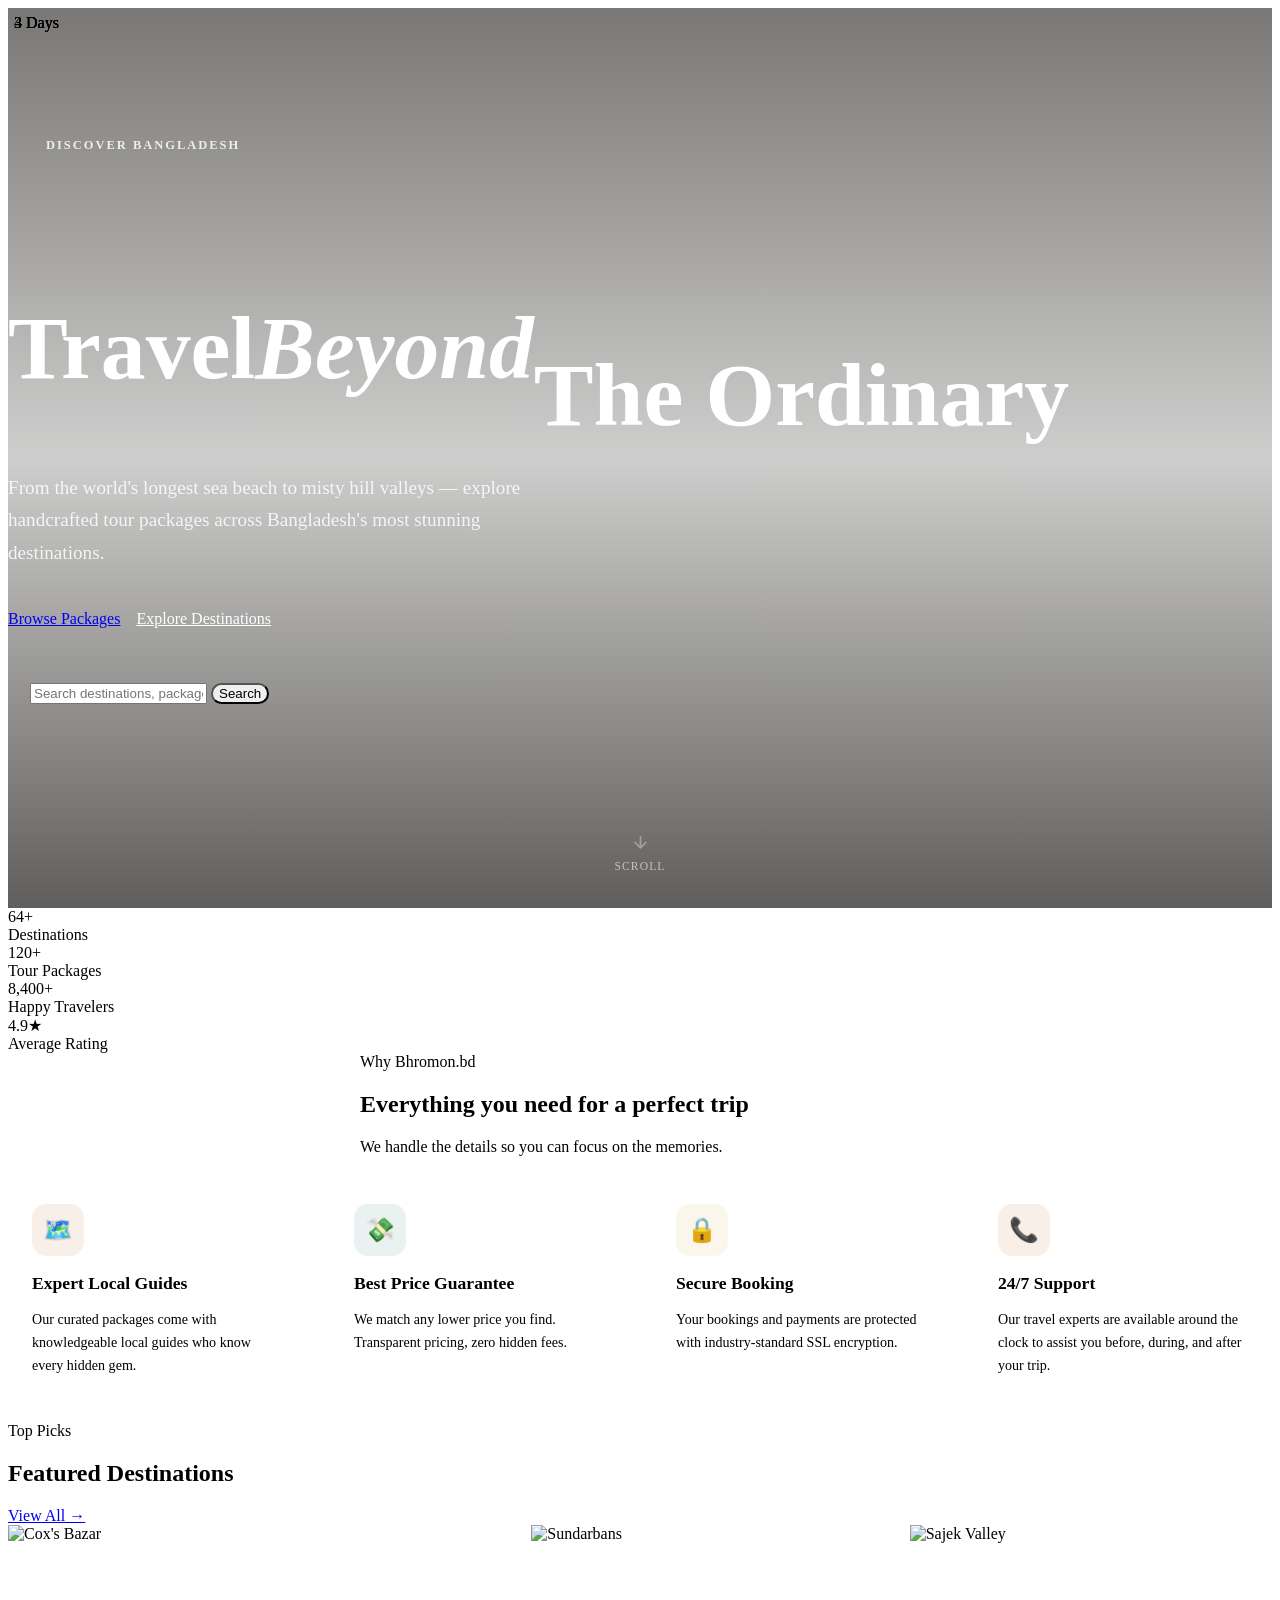
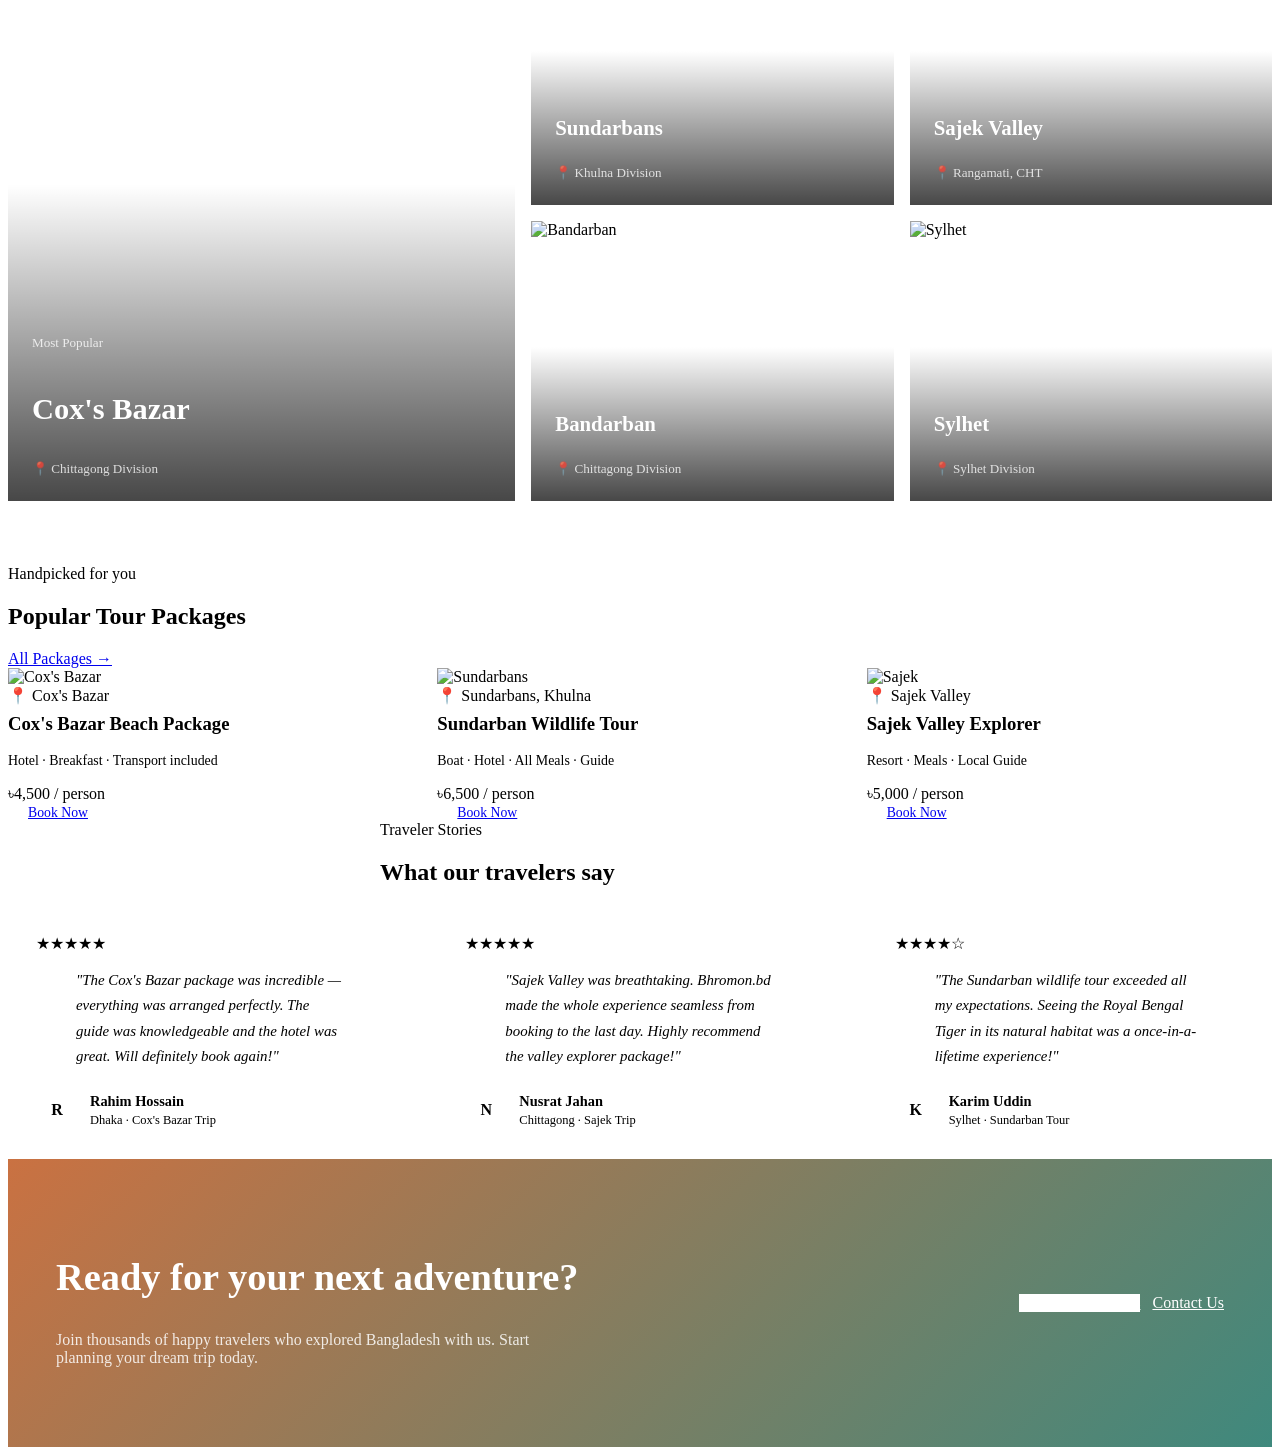
==== index.html @ 19d311de "first commit" ====
<!DOCTYPE html>
<html lang="en">
<head>
  <meta charset="UTF-8" />
  <meta name="viewport" content="width=device-width, initial-scale=1.0" />
  <title>Bhromon.bd — Explore Bangladesh</title>
  <link rel="stylesheet" href="css/style.css" />
  <style>
    /* ── Hero ─────────────────────────────────────────────── */
    .hero {
      min-height: 100vh;
      position: relative;
      display: flex;
      align-items: center;
      overflow: hidden;
    }
    .hero-bg {
      position: absolute;
      inset: 0;
      background:
        linear-gradient(to bottom, rgba(10,8,5,.55) 0%, rgba(10,8,5,.2) 50%, rgba(10,8,5,.65) 100%),
        url('https://images.unsplash.com/photo-1558618666-fcd25c85cd64?w=1600&q=80') center/cover no-repeat;
      z-index: 0;
    }
    .hero-content {
      position: relative;
      z-index: 1;
      color: #fff;
      padding-top: calc(var(--nav-h) + 40px);
      padding-bottom: 80px;
    }
    .hero-eyebrow {
      display: inline-flex;
      align-items: center;
      text-align: center;
      gap: 10px;
      font-size: .78rem;
      letter-spacing: .16em;
      text-transform: uppercase;
      font-weight: 600;
      opacity: .85;
      margin-bottom: 20px;
    }
    .hero-eyebrow::before {
      content: '';
      display: block;
      width: 28px; height: 1.5px;
      background: var(--terracotta);
    }
    .hero h1 {
     
  display: flex;
  justify-content: center; /* horizontal */
  align-items: center;     /* vertical */
  height: 200px;           /* must have height */

      font-family: var(--font-display);
      font-size: clamp(3rem, 7vw, 5.8rem);
      font-weight: 800;
      line-height: 1.04;
      margin-bottom: 24px;
    }
    .hero h1 em { font-style: italic; color: var(--gold); }
    .hero p {
      font-size: clamp(1rem, 1.8vw, 1.2rem);
      opacity: .85;
      max-width: 540px;
      margin-bottom: 40px;
      line-height: 1.7;
    }
    .hero-cta { display: flex; gap: 16px; flex-wrap: wrap; }
    .hero-search {
      position: relative;
      z-index: 1;
      margin-top: 52px;
    }
    .scroll-hint {
      position: absolute;
      bottom: 36px; left: 50%;
      transform: translateX(-50%);
      z-index: 2;
      display: flex;
      flex-direction: column;
      align-items: center;
      gap: 8px;
      color: rgba(255,255,255,.6);
      font-size: .72rem;
      letter-spacing: .1em;
      text-transform: uppercase;
      animation: bounce 2s infinite;
    }
    .scroll-hint svg { width: 20px; opacity: .6; }
    @keyframes bounce {
      0%,100% { transform: translateX(-50%) translateY(0); }
      50%      { transform: translateX(-50%) translateY(8px); }
    }

    /* ── Why us ───────────────────────────────────────────── */
    .why-grid {
      display: grid;
      grid-template-columns: repeat(4,1fr);
      gap: 24px;
    }
    .why-card {
      padding: 32px 24px;
      border-radius: var(--radius-md);
      border: 1.5px solid var(--border);
      background: #fff;
      transition: var(--transition);
    }
    .why-card:hover { border-color: var(--terracotta); box-shadow: var(--shadow-md); transform: translateY(-4px); }
    .why-icon {
      width: 52px; height: 52px;
      border-radius: 14px;
      display: flex; align-items: center; justify-content: center;
      font-size: 1.5rem;
      margin-bottom: 16px;
    }
    .why-card h3 { font-family: var(--font-display); font-size: 1.1rem; font-weight: 600; margin-bottom: 8px; }
    .why-card p  { font-size: .88rem; color: var(--muted); line-height: 1.6; }

    /* ── Featured destinations ────────────────────────────── */
    .dest-featured {
      display: grid;
      grid-template-columns: 1.4fr 1fr 1fr;
      grid-template-rows: 280px 280px;
      gap: 16px;
    }
    .dest-card {
      position: relative;
      border-radius: var(--radius-md);
      overflow: hidden;
      cursor: pointer;
    }
    .dest-card:first-child { grid-row: 1 / 3; }
    .dest-card img {
      width: 100%; height: 100%;
      object-fit: cover;
      transition: transform .6s ease;
    }
    .dest-card:hover img { transform: scale(1.06); }
    .dest-card-overlay {
      position: absolute;
      inset: 0;
      background: linear-gradient(to top, rgba(0,0,0,.72) 0%, transparent 55%);
      display: flex;
      flex-direction: column;
      justify-content: flex-end;
      padding: 24px;
      color: #fff;
    }
    .dest-card-overlay h3 { font-family: var(--font-display); font-size: 1.3rem; font-weight: 700; }
    .dest-card-overlay span { font-size: .82rem; opacity: .8; margin-top: 4px; }
    .dest-card:first-child .dest-card-overlay h3 { font-size: 1.9rem; }

    /* ── Package cards on home ────────────────────────────── */
    .pkg-strip { display: grid; grid-template-columns: repeat(3,1fr); gap: 24px; }

    /* ── Testimonial ──────────────────────────────────────── */
    .testimonial-section { background: var(--sand); }
    .testi-grid { display: grid; grid-template-columns: repeat(3,1fr); gap: 24px; }
    .testi-card {
      background: #fff;
      border-radius: var(--radius-md);
      padding: 28px;
      box-shadow: var(--shadow-sm);
    }
    .testi-card .stars { color: var(--gold); font-size: 1rem; margin-bottom: 14px; }
    .testi-card blockquote { font-size: .93rem; color: var(--ink-light); line-height: 1.7; font-style: italic; margin-bottom: 20px; }
    .testi-author { display: flex; align-items: center; gap: 12px; }
    .testi-avatar {
      width: 42px; height: 42px;
      border-radius: 50%;
      object-fit: cover;
      background: var(--sand-dark);
      display: flex; align-items: center; justify-content: center;
      font-weight: 700; color: var(--terracotta); font-size: 1rem;
    }
    .testi-author-info strong { font-size: .9rem; display: block; }
    .testi-author-info span  { font-size: .78rem; color: var(--muted); }

    /* ── CTA banner ───────────────────────────────────────── */
    .cta-banner {
      background:
        linear-gradient(135deg, rgba(196,98,45,.9) 0%, rgba(42,124,111,.9) 100%),
        url('https://images.unsplash.com/photo-1506905925346-21bda4d32df4?w=1200&q=70') center/cover;
      border-radius: var(--radius-lg);
      padding: 64px 48px;
      color: #fff;
      display: flex;
      justify-content: space-between;
      align-items: center;
      gap: 32px;
    }
    .cta-banner h2 { font-family: var(--font-display); font-size: clamp(1.6rem,3vw,2.4rem); font-weight: 700; }
    .cta-banner p  { margin-top: 10px; opacity: .85; max-width: 480px; }
    .btn-white { background: #fff; color: var(--terracotta); font-weight: 600; }
    .btn-white:hover { background: var(--sand); transform: translateY(-2px); }

    @media(max-width:900px) {
      .why-grid { grid-template-columns: repeat(2,1fr); }
      .dest-featured { grid-template-columns: 1fr 1fr; grid-template-rows: auto; }
      .dest-card:first-child { grid-row: auto; }
      .pkg-strip { grid-template-columns: 1fr; }
      .testi-grid { grid-template-columns: 1fr; }
      .cta-banner { flex-direction: column; text-align: center; }
    }
    @media(max-width:600px) {
      .why-grid { grid-template-columns: 1fr; }
      .dest-featured { grid-template-columns: 1fr; }
    }
  </style>
</head>
<body data-hero="true">

  <!-- Components injected by JS -->

  <main>

    <!-- ══ HERO ══════════════════════════════════════════════ -->
    <section class="hero">
      <div class="hero-bg"></div>
      <div class="container hero-content">
        <div class="hero-eyebrow anim-fade-up">Discover Bangladesh</div>
        <h1 class="anim-fade-up delay-1">
          Travel <em>Beyond</em><br>The Ordinary
        </h1>
        <p class="anim-fade-up delay-2">
          From the world's longest sea beach to misty hill valleys — explore handcrafted tour packages across Bangladesh's most stunning destinations.
        </p>
        <div class="hero-cta anim-fade-up delay-3">
          <a href="packages.html" class="btn btn-primary">Browse Packages</a>
          <a href="destinations.html" class="btn btn-outline" style="border-color:rgba(255,255,255,.6);color:#fff;">Explore Destinations</a>
        </div>
        <div class="hero-search anim-fade-up delay-4">
          <div class="search-bar">
            <svg width="18" height="18" fill="none" stroke="var(--muted)" stroke-width="2" viewBox="0 0 24 24"><circle cx="11" cy="11" r="8"/><path d="M21 21l-4.35-4.35"/></svg>
            <input type="text" placeholder="Search destinations, packages…" id="heroSearch" />
            <button class="btn btn-primary" style="border-radius:40px;" onclick="handleSearch()">Search</button>
          </div>
        </div>
      </div>
      <div class="scroll-hint">
        <svg viewBox="0 0 24 24" fill="none" stroke="currentColor" stroke-width="2"><path d="M12 5v14M5 12l7 7 7-7"/></svg>
        scroll
      </div>
    </section>

    <!-- ══ STATS ══════════════════════════════════════════════ -->
    <div class="stats-strip">
      <div class="container">
        <div class="stat-item"><div class="num">64+</div><div class="lbl">Destinations</div></div>
        <div class="stat-item"><div class="num">120+</div><div class="lbl">Tour Packages</div></div>
        <div class="stat-item"><div class="num">8,400+</div><div class="lbl">Happy Travelers</div></div>
        <div class="stat-item"><div class="num">4.9★</div><div class="lbl">Average Rating</div></div>
      </div>
    </div>

    <!-- ══ WHY US ══════════════════════════════════════════════ -->
    <section class="section">
      <div class="container">
        <div class="section-header text-center" style="margin-inline:auto;max-width:560px;">
          <span class="eyebrow">Why Bhromon.bd</span>
          <h2>Everything you need for a perfect trip</h2>
          <p>We handle the details so you can focus on the memories.</p>
        </div>
        <div class="why-grid">
          <div class="why-card anim-fade-up">
            <div class="why-icon" style="background:rgba(196,98,45,.1);">🗺️</div>
            <h3>Expert Local Guides</h3>
            <p>Our curated packages come with knowledgeable local guides who know every hidden gem.</p>
          </div>
          <div class="why-card anim-fade-up delay-1">
            <div class="why-icon" style="background:rgba(42,124,111,.1);">💸</div>
            <h3>Best Price Guarantee</h3>
            <p>We match any lower price you find. Transparent pricing, zero hidden fees.</p>
          </div>
          <div class="why-card anim-fade-up delay-2">
            <div class="why-icon" style="background:rgba(212,165,58,.1);">🔒</div>
            <h3>Secure Booking</h3>
            <p>Your bookings and payments are protected with industry-standard SSL encryption.</p>
          </div>
          <div class="why-card anim-fade-up delay-3">
            <div class="why-icon" style="background:rgba(196,98,45,.1);">📞</div>
            <h3>24/7 Support</h3>
            <p>Our travel experts are available around the clock to assist you before, during, and after your trip.</p>
          </div>
        </div>
      </div>
    </section>

    <!-- ══ FEATURED DESTINATIONS ══════════════════════════════ -->
    <section class="section" style="padding-top:0;">
      <div class="container">
        <div class="section-header flex justify-between items-center">
          <div>
            <span class="eyebrow">Top Picks</span>
            <h2>Featured Destinations</h2>
          </div>
          <a href="destinations.html" class="btn btn-ghost">View All →</a>
        </div>
        <div class="dest-featured">
          <div class="dest-card">
            <img src="https://images.unsplash.com/photo-1507525428034-b723cf961d3e?w=800&q=80" alt="Cox's Bazar" loading="lazy">
            <div class="dest-card-overlay">
              <span class="badge badge-gold" style="width:fit-content;margin-bottom:10px;">Most Popular</span>
              <h3>Cox's Bazar</h3>
              <span>📍 Chittagong Division</span>
            </div>
          </div>
          <div class="dest-card">
            <img src="https://images.unsplash.com/photo-1441974231531-c6227db76b6e?w=600&q=80" alt="Sundarbans" loading="lazy">
            <div class="dest-card-overlay">
              <h3>Sundarbans</h3>
              <span>📍 Khulna Division</span>
            </div>
          </div>
          <div class="dest-card">
            <img src="https://images.unsplash.com/photo-1464822759023-fed622ff2c3b?w=600&q=80" alt="Sajek Valley" loading="lazy">
            <div class="dest-card-overlay">
              <h3>Sajek Valley</h3>
              <span>📍 Rangamati, CHT</span>
            </div>
          </div>
          <div class="dest-card">
            <img src="https://images.unsplash.com/photo-1500534314209-a25ddb2bd429?w=600&q=80" alt="Bandarban" loading="lazy">
            <div class="dest-card-overlay">
              <h3>Bandarban</h3>
              <span>📍 Chittagong Division</span>
            </div>
          </div>
          <div class="dest-card">
            <img src="https://images.unsplash.com/photo-1520250497591-112f2f40a3f4?w=600&q=80" alt="Sylhet" loading="lazy">
            <div class="dest-card-overlay">
              <h3>Sylhet</h3>
              <span>📍 Sylhet Division</span>
            </div>
          </div>
        </div>
      </div>
    </section>

    <!-- ══ POPULAR PACKAGES ════════════════════════════════════ -->
    <section class="section" style="background:var(--sand);padding-top:64px;">
      <div class="container">
        <div class="section-header flex justify-between items-center">
          <div>
            <span class="eyebrow">Handpicked for you</span>
            <h2>Popular Tour Packages</h2>
          </div>
          <a href="packages.html" class="btn btn-ghost">All Packages →</a>
        </div>
        <div class="pkg-strip">

          <div class="card">
            <div class="card-img-wrap">
              <img class="card-img" src="https://images.unsplash.com/photo-1507525428034-b723cf961d3e?w=600&q=80" alt="Cox's Bazar" loading="lazy">
              <span class="badge badge-terra" style="position:absolute;top:14px;left:14px;">3 Days</span>
            </div>
            <div class="card-body">
              <div class="card-meta"><span>📍 Cox's Bazar</span></div>
              <h3 class="card-title" style="margin-top:8px;">Cox's Bazar Beach Package</h3>
              <p style="font-size:.87rem;color:var(--muted);margin:8px 0 16px;">Hotel · Breakfast · Transport included</p>
              <div class="flex justify-between items-center">
                <div class="card-price">৳4,500 <span>/ person</span></div>
                <a href="packages.html" class="btn btn-teal" style="padding:9px 20px;font-size:.86rem;">Book Now</a>
              </div>
            </div>
          </div>

          <div class="card">
            <div class="card-img-wrap">
              <img class="card-img" src="https://images.unsplash.com/photo-1441974231531-c6227db76b6e?w=600&q=80" alt="Sundarbans" loading="lazy">
              <span class="badge badge-teal" style="position:absolute;top:14px;left:14px;">4 Days</span>
            </div>
            <div class="card-body">
              <div class="card-meta"><span>📍 Sundarbans, Khulna</span></div>
              <h3 class="card-title" style="margin-top:8px;">Sundarban Wildlife Tour</h3>
              <p style="font-size:.87rem;color:var(--muted);margin:8px 0 16px;">Boat · Hotel · All Meals · Guide</p>
              <div class="flex justify-between items-center">
                <div class="card-price">৳6,500 <span>/ person</span></div>
                <a href="packages.html" class="btn btn-teal" style="padding:9px 20px;font-size:.86rem;">Book Now</a>
              </div>
            </div>
          </div>

          <div class="card">
            <div class="card-img-wrap">
              <img class="card-img" src="https://images.unsplash.com/photo-1464822759023-fed622ff2c3b?w=600&q=80" alt="Sajek" loading="lazy">
              <span class="badge badge-terra" style="position:absolute;top:14px;left:14px;">3 Days</span>
            </div>
            <div class="card-body">
              <div class="card-meta"><span>📍 Sajek Valley</span></div>
              <h3 class="card-title" style="margin-top:8px;">Sajek Valley Explorer</h3>
              <p style="font-size:.87rem;color:var(--muted);margin:8px 0 16px;">Resort · Meals · Local Guide</p>
              <div class="flex justify-between items-center">
                <div class="card-price">৳5,000 <span>/ person</span></div>
                <a href="packages.html" class="btn btn-teal" style="padding:9px 20px;font-size:.86rem;">Book Now</a>
              </div>
            </div>
          </div>

        </div>
      </div>
    </section>

    <!-- ══ TESTIMONIALS ════════════════════════════════════════ -->
    <section class="section testimonial-section">
      <div class="container">
        <div class="section-header text-center" style="margin-inline:auto;max-width:520px;">
          <span class="eyebrow">Traveler Stories</span>
          <h2>What our travelers say</h2>
        </div>
        <div class="testi-grid">
          <div class="testi-card">
            <div class="stars">★★★★★</div>
            <blockquote>"The Cox's Bazar package was incredible — everything was arranged perfectly. The guide was knowledgeable and the hotel was great. Will definitely book again!"</blockquote>
            <div class="testi-author">
              <div class="testi-avatar">R</div>
              <div class="testi-author-info">
                <strong>Rahim Hossain</strong>
                <span>Dhaka · Cox's Bazar Trip</span>
              </div>
            </div>
          </div>
          <div class="testi-card">
            <div class="stars">★★★★★</div>
            <blockquote>"Sajek Valley was breathtaking. Bhromon.bd made the whole experience seamless from booking to the last day. Highly recommend the valley explorer package!"</blockquote>
            <div class="testi-author">
              <div class="testi-avatar">N</div>
              <div class="testi-author-info">
                <strong>Nusrat Jahan</strong>
                <span>Chittagong · Sajek Trip</span>
              </div>
            </div>
          </div>
          <div class="testi-card">
            <div class="stars">★★★★☆</div>
            <blockquote>"The Sundarban wildlife tour exceeded all my expectations. Seeing the Royal Bengal Tiger in its natural habitat was a once-in-a-lifetime experience!"</blockquote>
            <div class="testi-author">
              <div class="testi-avatar">K</div>
              <div class="testi-author-info">
                <strong>Karim Uddin</strong>
                <span>Sylhet · Sundarban Tour</span>
              </div>
            </div>
          </div>
        </div>
      </div>
    </section>

    <!-- ══ CTA BANNER ══════════════════════════════════════════ -->
    <section class="section-sm">
      <div class="container">
        <div class="cta-banner">
          <div>
            <h2>Ready for your next adventure?</h2>
            <p>Join thousands of happy travelers who explored Bangladesh with us. Start planning your dream trip today.</p>
          </div>
          <div style="display:flex;gap:12px;flex-wrap:wrap;flex-shrink:0;">
            <a href="packages.html" class="btn btn-white">Explore Packages</a>
            <a href="contact.html"  class="btn btn-outline" style="border-color:rgba(255,255,255,.5);color:#fff;">Contact Us</a>
          </div>
        </div>
      </div>
    </section>

  </main>

  <script src="js/components.js"></script>
  <script>
    function handleSearch() {
      const q = document.getElementById('heroSearch').value.trim();
      if (q) window.location.href = `packages.html?search=${encodeURIComponent(q)}`;
      else window.location.href = 'packages.html';
    }
    document.getElementById('heroSearch').addEventListener('keydown', e => {
      if (e.key === 'Enter') handleSearch();
    });
  </script>
</body>
</html>
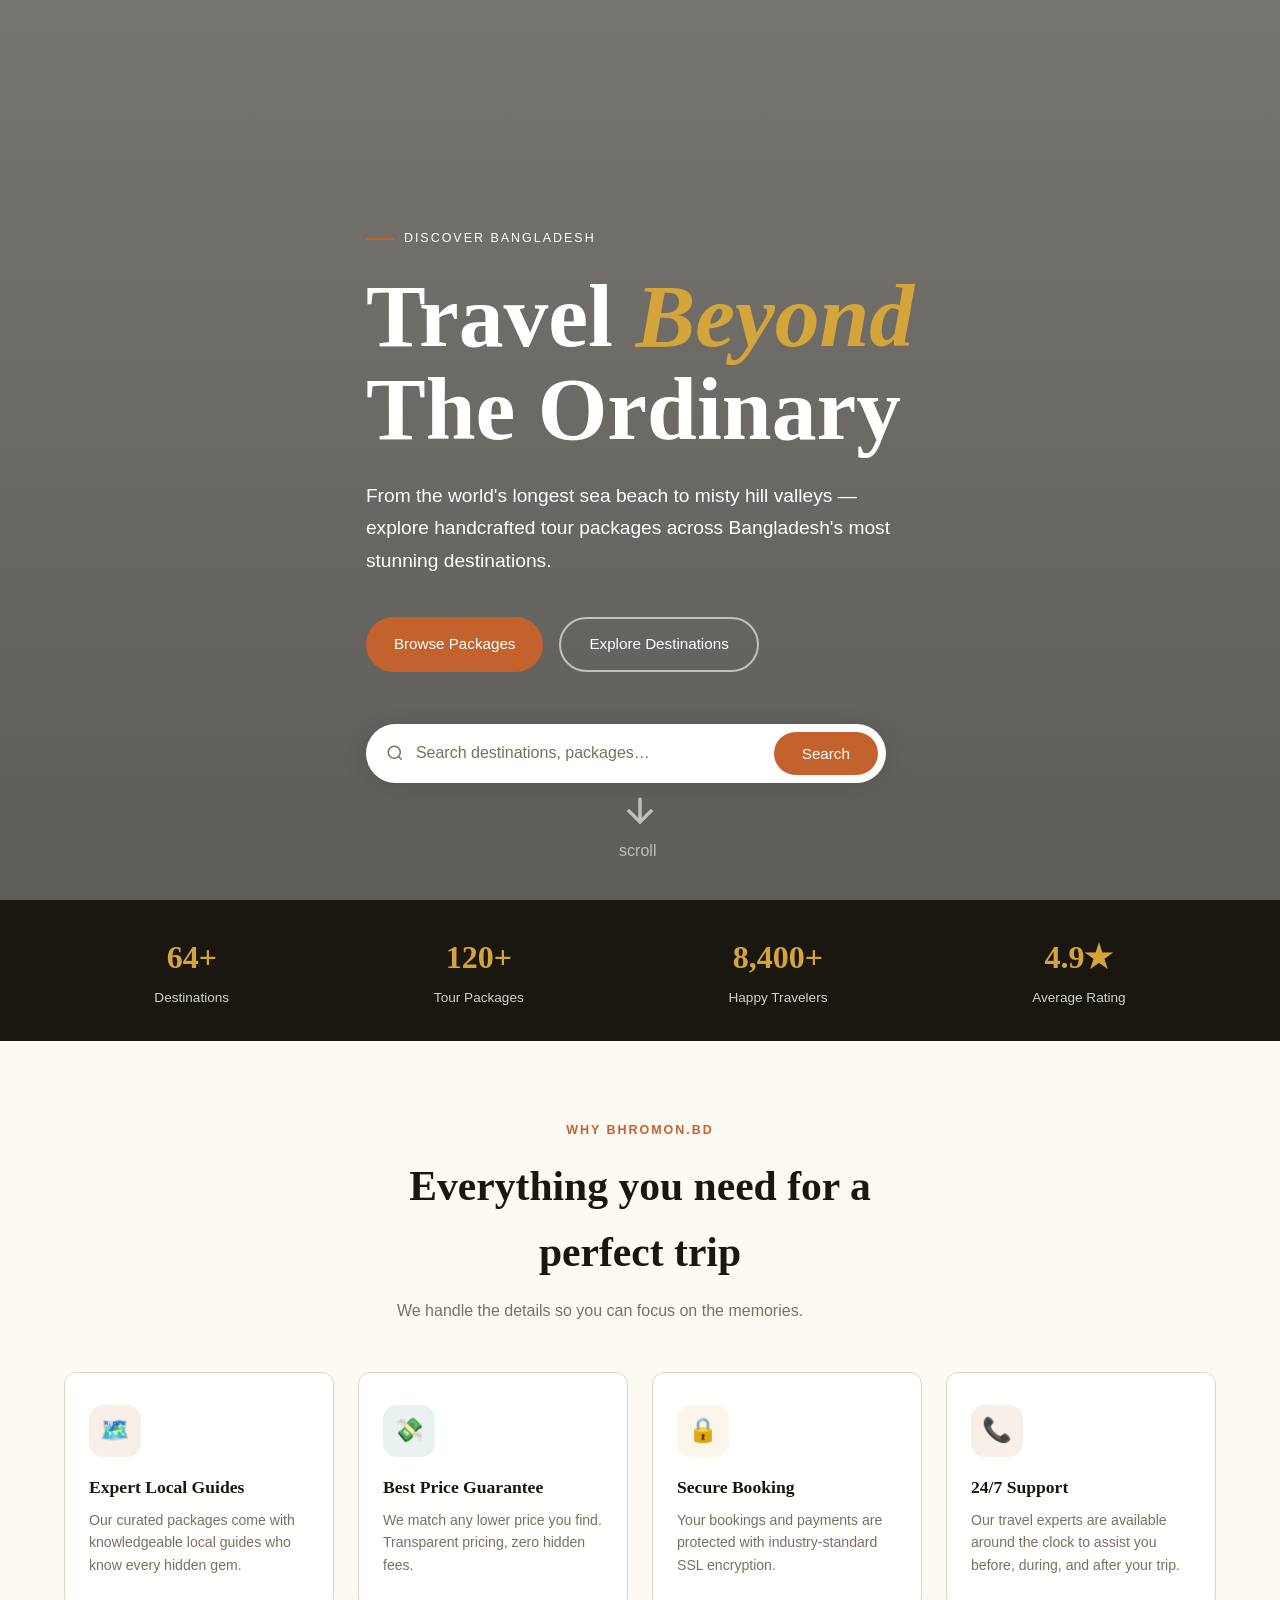
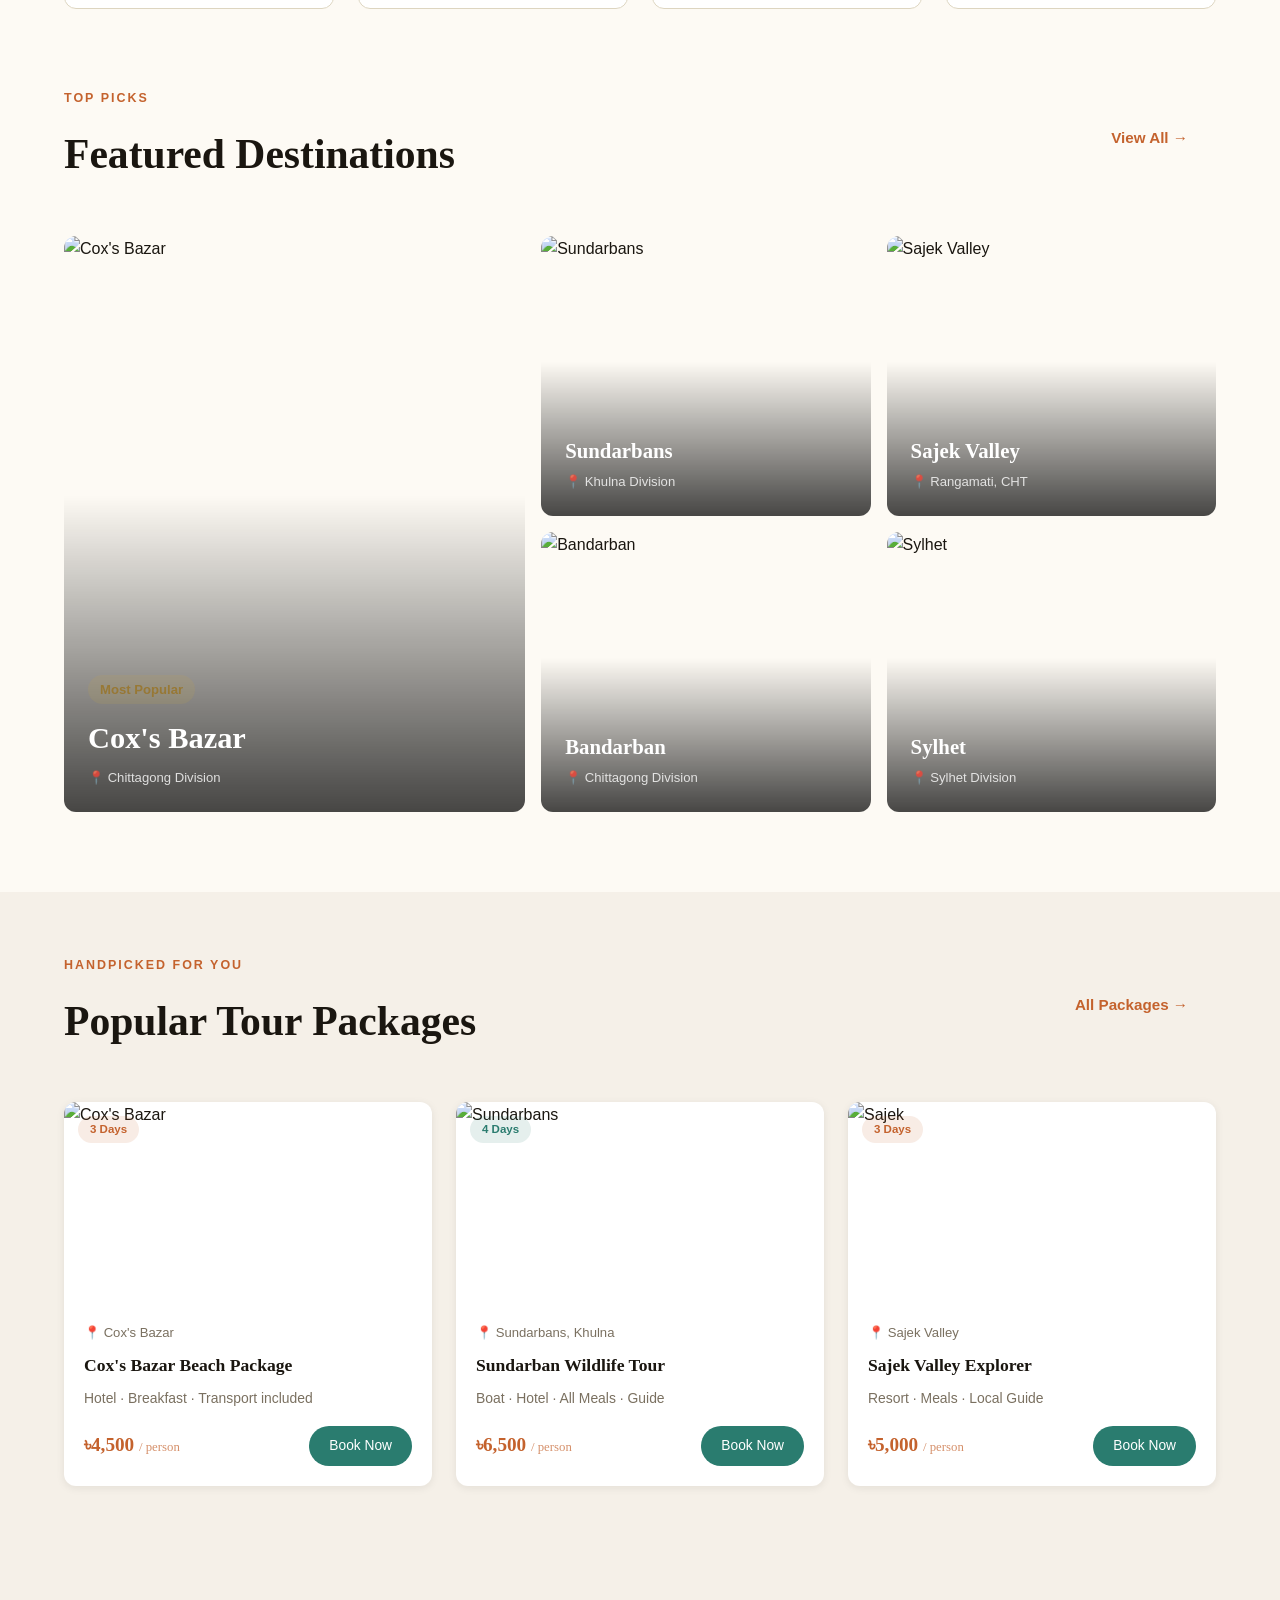
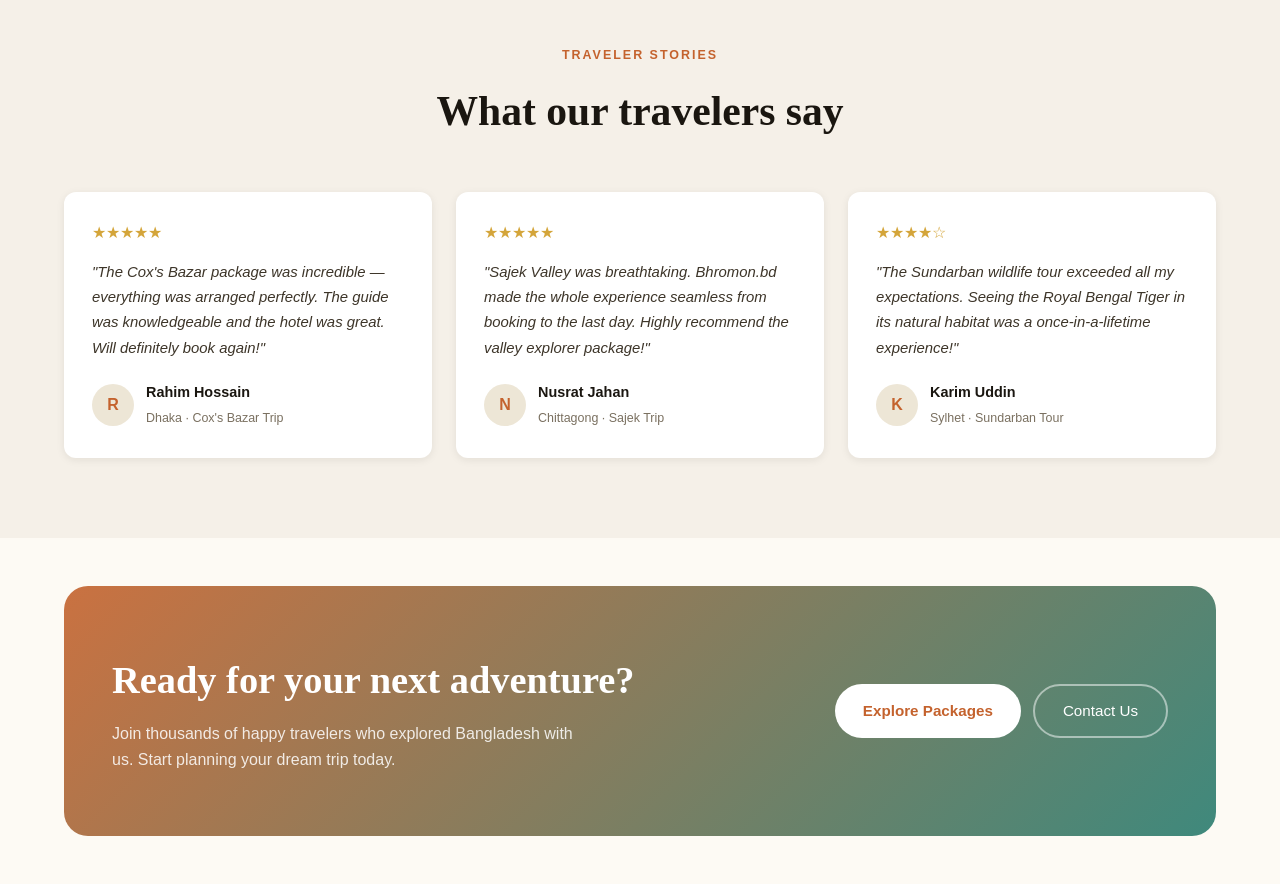
==== commit 7d29dfd7: "landing page added" ====
--- a/index.html
+++ b/index.html
@@ -4,220 +4,12 @@
   <meta charset="UTF-8" />
   <meta name="viewport" content="width=device-width, initial-scale=1.0" />
   <title>Bhromon.bd — Explore Bangladesh</title>
-  <link rel="stylesheet" href="css/style.css" />
-  <style>
-    /* ── Hero ─────────────────────────────────────────────── */
-    .hero {
-      min-height: 100vh;
-      position: relative;
-      display: flex;
-      align-items: center;
-      overflow: hidden;
-    }
-    .hero-bg {
-      position: absolute;
-      inset: 0;
-      background:
-        linear-gradient(to bottom, rgba(10,8,5,.55) 0%, rgba(10,8,5,.2) 50%, rgba(10,8,5,.65) 100%),
-        url('https://images.unsplash.com/photo-1558618666-fcd25c85cd64?w=1600&q=80') center/cover no-repeat;
-      z-index: 0;
-    }
-    .hero-content {
-      position: relative;
-      z-index: 1;
-      color: #fff;
-      padding-top: calc(var(--nav-h) + 40px);
-      padding-bottom: 80px;
-    }
-    .hero-eyebrow {
-      display: inline-flex;
-      align-items: center;
-      text-align: center;
-      gap: 10px;
-      font-size: .78rem;
-      letter-spacing: .16em;
-      text-transform: uppercase;
-      font-weight: 600;
-      opacity: .85;
-      margin-bottom: 20px;
-    }
-    .hero-eyebrow::before {
-      content: '';
-      display: block;
-      width: 28px; height: 1.5px;
-      background: var(--terracotta);
-    }
-    .hero h1 {
-     
-  display: flex;
-  justify-content: center; /* horizontal */
-  align-items: center;     /* vertical */
-  height: 200px;           /* must have height */
-
-      font-family: var(--font-display);
-      font-size: clamp(3rem, 7vw, 5.8rem);
-      font-weight: 800;
-      line-height: 1.04;
-      margin-bottom: 24px;
-    }
-    .hero h1 em { font-style: italic; color: var(--gold); }
-    .hero p {
-      font-size: clamp(1rem, 1.8vw, 1.2rem);
-      opacity: .85;
-      max-width: 540px;
-      margin-bottom: 40px;
-      line-height: 1.7;
-    }
-    .hero-cta { display: flex; gap: 16px; flex-wrap: wrap; }
-    .hero-search {
-      position: relative;
-      z-index: 1;
-      margin-top: 52px;
-    }
-    .scroll-hint {
-      position: absolute;
-      bottom: 36px; left: 50%;
-      transform: translateX(-50%);
-      z-index: 2;
-      display: flex;
-      flex-direction: column;
-      align-items: center;
-      gap: 8px;
-      color: rgba(255,255,255,.6);
-      font-size: .72rem;
-      letter-spacing: .1em;
-      text-transform: uppercase;
-      animation: bounce 2s infinite;
-    }
-    .scroll-hint svg { width: 20px; opacity: .6; }
-    @keyframes bounce {
-      0%,100% { transform: translateX(-50%) translateY(0); }
-      50%      { transform: translateX(-50%) translateY(8px); }
-    }
-
-    /* ── Why us ───────────────────────────────────────────── */
-    .why-grid {
-      display: grid;
-      grid-template-columns: repeat(4,1fr);
-      gap: 24px;
-    }
-    .why-card {
-      padding: 32px 24px;
-      border-radius: var(--radius-md);
-      border: 1.5px solid var(--border);
-      background: #fff;
-      transition: var(--transition);
-    }
-    .why-card:hover { border-color: var(--terracotta); box-shadow: var(--shadow-md); transform: translateY(-4px); }
-    .why-icon {
-      width: 52px; height: 52px;
-      border-radius: 14px;
-      display: flex; align-items: center; justify-content: center;
-      font-size: 1.5rem;
-      margin-bottom: 16px;
-    }
-    .why-card h3 { font-family: var(--font-display); font-size: 1.1rem; font-weight: 600; margin-bottom: 8px; }
-    .why-card p  { font-size: .88rem; color: var(--muted); line-height: 1.6; }
-
-    /* ── Featured destinations ────────────────────────────── */
-    .dest-featured {
-      display: grid;
-      grid-template-columns: 1.4fr 1fr 1fr;
-      grid-template-rows: 280px 280px;
-      gap: 16px;
-    }
-    .dest-card {
-      position: relative;
-      border-radius: var(--radius-md);
-      overflow: hidden;
-      cursor: pointer;
-    }
-    .dest-card:first-child { grid-row: 1 / 3; }
-    .dest-card img {
-      width: 100%; height: 100%;
-      object-fit: cover;
-      transition: transform .6s ease;
-    }
-    .dest-card:hover img { transform: scale(1.06); }
-    .dest-card-overlay {
-      position: absolute;
-      inset: 0;
-      background: linear-gradient(to top, rgba(0,0,0,.72) 0%, transparent 55%);
-      display: flex;
-      flex-direction: column;
-      justify-content: flex-end;
-      padding: 24px;
-      color: #fff;
-    }
-    .dest-card-overlay h3 { font-family: var(--font-display); font-size: 1.3rem; font-weight: 700; }
-    .dest-card-overlay span { font-size: .82rem; opacity: .8; margin-top: 4px; }
-    .dest-card:first-child .dest-card-overlay h3 { font-size: 1.9rem; }
-
-    /* ── Package cards on home ────────────────────────────── */
-    .pkg-strip { display: grid; grid-template-columns: repeat(3,1fr); gap: 24px; }
-
-    /* ── Testimonial ──────────────────────────────────────── */
-    .testimonial-section { background: var(--sand); }
-    .testi-grid { display: grid; grid-template-columns: repeat(3,1fr); gap: 24px; }
-    .testi-card {
-      background: #fff;
-      border-radius: var(--radius-md);
-      padding: 28px;
-      box-shadow: var(--shadow-sm);
-    }
-    .testi-card .stars { color: var(--gold); font-size: 1rem; margin-bottom: 14px; }
-    .testi-card blockquote { font-size: .93rem; color: var(--ink-light); line-height: 1.7; font-style: italic; margin-bottom: 20px; }
-    .testi-author { display: flex; align-items: center; gap: 12px; }
-    .testi-avatar {
-      width: 42px; height: 42px;
-      border-radius: 50%;
-      object-fit: cover;
-      background: var(--sand-dark);
-      display: flex; align-items: center; justify-content: center;
-      font-weight: 700; color: var(--terracotta); font-size: 1rem;
-    }
-    .testi-author-info strong { font-size: .9rem; display: block; }
-    .testi-author-info span  { font-size: .78rem; color: var(--muted); }
-
-    /* ── CTA banner ───────────────────────────────────────── */
-    .cta-banner {
-      background:
-        linear-gradient(135deg, rgba(196,98,45,.9) 0%, rgba(42,124,111,.9) 100%),
-        url('https://images.unsplash.com/photo-1506905925346-21bda4d32df4?w=1200&q=70') center/cover;
-      border-radius: var(--radius-lg);
-      padding: 64px 48px;
-      color: #fff;
-      display: flex;
-      justify-content: space-between;
-      align-items: center;
-      gap: 32px;
-    }
-    .cta-banner h2 { font-family: var(--font-display); font-size: clamp(1.6rem,3vw,2.4rem); font-weight: 700; }
-    .cta-banner p  { margin-top: 10px; opacity: .85; max-width: 480px; }
-    .btn-white { background: #fff; color: var(--terracotta); font-weight: 600; }
-    .btn-white:hover { background: var(--sand); transform: translateY(-2px); }
-
-    @media(max-width:900px) {
-      .why-grid { grid-template-columns: repeat(2,1fr); }
-      .dest-featured { grid-template-columns: 1fr 1fr; grid-template-rows: auto; }
-      .dest-card:first-child { grid-row: auto; }
-      .pkg-strip { grid-template-columns: 1fr; }
-      .testi-grid { grid-template-columns: 1fr; }
-      .cta-banner { flex-direction: column; text-align: center; }
-    }
-    @media(max-width:600px) {
-      .why-grid { grid-template-columns: 1fr; }
-      .dest-featured { grid-template-columns: 1fr; }
-    }
-  </style>
-</head>
+  <link rel="stylesheet" href="index.css" />
+  </head>
 <body data-hero="true">
 
-  <!-- Components injected by JS -->
-
   <main>
 
-    <!-- ══ HERO ══════════════════════════════════════════════ -->
     <section class="hero">
       <div class="hero-bg"></div>
       <div class="container hero-content">
@@ -246,7 +38,7 @@
       </div>
     </section>
 
-    <!-- ══ STATS ══════════════════════════════════════════════ -->
+    <!-- ══ STATS ══ -->
     <div class="stats-strip">
       <div class="container">
         <div class="stat-item"><div class="num">64+</div><div class="lbl">Destinations</div></div>
@@ -256,7 +48,6 @@
       </div>
     </div>
 
-    <!-- ══ WHY US ══════════════════════════════════════════════ -->
     <section class="section">
       <div class="container">
         <div class="section-header text-center" style="margin-inline:auto;max-width:560px;">
@@ -289,7 +80,6 @@
       </div>
     </section>
 
-    <!-- ══ FEATURED DESTINATIONS ══════════════════════════════ -->
     <section class="section" style="padding-top:0;">
       <div class="container">
         <div class="section-header flex justify-between items-center">
@@ -316,7 +106,7 @@
             </div>
           </div>
           <div class="dest-card">
-            <img src="https://images.unsplash.com/photo-1464822759023-fed622ff2c3b?w=600&q=80" alt="Sajek Valley" loading="lazy">
+            <img src="https://ecovialife.com/wp-content/uploads/2025/07/1752504096402-1024x502.jpg" alt="Sajek Valley" loading="lazy">
             <div class="dest-card-overlay">
               <h3>Sajek Valley</h3>
               <span>📍 Rangamati, CHT</span>
@@ -330,7 +120,7 @@
             </div>
           </div>
           <div class="dest-card">
-            <img src="https://images.unsplash.com/photo-1520250497591-112f2f40a3f4?w=600&q=80" alt="Sylhet" loading="lazy">
+            <img src="https://english.janomot.com/library/2024/07/05/1720178954_7.jpg" alt="Sylhet" loading="lazy">
             <div class="dest-card-overlay">
               <h3>Sylhet</h3>
               <span>📍 Sylhet Division</span>
@@ -340,7 +130,6 @@
       </div>
     </section>
 
-    <!-- ══ POPULAR PACKAGES ════════════════════════════════════ -->
     <section class="section" style="background:var(--sand);padding-top:64px;">
       <div class="container">
         <div class="section-header flex justify-between items-center">
@@ -386,7 +175,7 @@
 
           <div class="card">
             <div class="card-img-wrap">
-              <img class="card-img" src="https://images.unsplash.com/photo-1464822759023-fed622ff2c3b?w=600&q=80" alt="Sajek" loading="lazy">
+              <img class="card-img" src="https://venture-out.s3.us-east-2.amazonaws.com/guide-images/1748598961599-media%3Fkey%3DAIzaSyCkpNVocP1IwgtIz1s4aaTb1GgwMdUtzBw%26maxHeightPx%3D800%26maxWidthPx%3D800" alt="Sajek" loading="lazy">
               <span class="badge badge-terra" style="position:absolute;top:14px;left:14px;">3 Days</span>
             </div>
             <div class="card-body">
@@ -404,7 +193,7 @@
       </div>
     </section>
 
-    <!-- ══ TESTIMONIALS ════════════════════════════════════════ -->
+    <!-- ══ TESTIMONIALS ══ -->
     <section class="section testimonial-section">
       <div class="container">
         <div class="section-header text-center" style="margin-inline:auto;max-width:520px;">
@@ -449,7 +238,6 @@
       </div>
     </section>
 
-    <!-- ══ CTA BANNER ══════════════════════════════════════════ -->
     <section class="section-sm">
       <div class="container">
         <div class="cta-banner">
--- a/index.css
+++ b/index.css
@@ -0,0 +1,526 @@
+:root {
+  --sand:       #f5f0e8;
+  --sand-dark:  #ede6d6;
+  --cream:      #fdfaf4;
+  --ink:        #1a1610;
+  --ink-light:  #3d3529;
+  --terracotta: #c4622d;
+  --terra-dark: #a34e22;
+  --teal:       #2a7c6f;
+  --teal-light: #3a9e8e;
+  --gold:       #d4a53a;
+  --muted:      #7a7060;
+  --border:     #ddd5c0;
+
+  --font-display: 'Playfair Display', Georgia, serif;
+  --font-body:    'DM Sans', sans-serif;
+
+  --radius-sm:  6px;
+  --radius-md:  12px;
+  --radius-lg:  24px;
+
+  --shadow-sm:  0 2px 8px rgba(26,22,16,.08);
+  --shadow-md:  0 6px 24px rgba(26,22,16,.12);
+  --shadow-lg:  0 16px 48px rgba(26,22,16,.16);
+
+  --transition: 0.28s cubic-bezier(.4,0,.2,1);
+  --nav-h:      72px;
+}
+
+/* ── Reset ──*/
+*, *::before, *::after { box-sizing: border-box; margin: 0; padding: 0; }
+html { scroll-behavior: smooth; font-size: 16px; }
+body {
+  font-family: var(--font-body);
+  background: var(--cream);
+  color: var(--ink);
+  line-height: 1.6;
+  -webkit-font-smoothing: antialiased;
+}
+img { display: block; max-width: 100%; }
+a  { color: inherit; text-decoration: none; }
+ul { list-style: none; }
+button { font-family: var(--font-body); cursor: pointer; border: none; background: none; }
+
+/* ── Animations ── */
+.anim-fade-up {
+  opacity: 0;
+  transform: translateY(24px);
+  animation: fadeUp .7s ease forwards;
+}
+@keyframes fadeUp {
+  to { opacity: 1; transform: translateY(0); }
+}
+.delay-1 { animation-delay: .1s; }
+.delay-2 { animation-delay: .2s; }
+.delay-3 { animation-delay: .3s; }
+.delay-4 { animation-delay: .4s; }
+
+/* ── Typography helpers ── */
+.display-1 { font-family: var(--font-display); font-size: clamp(2.6rem, 6vw, 5rem); font-weight: 800; line-height: 1.08; }
+.display-2 { font-family: var(--font-display); font-size: clamp(2rem,  4vw, 3.4rem); font-weight: 700; line-height: 1.12; }
+.heading-1 { font-family: var(--font-display); font-size: clamp(1.5rem, 3vw, 2.2rem); font-weight: 600; line-height: 1.2; }
+.heading-2 { font-family: var(--font-display); font-size: 1.25rem; font-weight: 600; line-height: 1.3; }
+.label     { font-size: .75rem; font-weight: 600; letter-spacing: .1em; text-transform: uppercase; }
+.muted     { color: var(--muted); }
+
+/* ── Layout helpers ──*/
+.container { max-width: 1200px; margin-inline: auto; padding-inline: 24px; }
+.section   { padding-block: 80px; }
+.section-sm{ padding-block: 48px; }
+.grid-2    { display: grid; grid-template-columns: repeat(2, 1fr); gap: 24px; }
+.grid-3    { display: grid; grid-template-columns: repeat(3, 1fr); gap: 24px; }
+.grid-4    { display: grid; grid-template-columns: repeat(4, 1fr); gap: 20px; }
+.flex      { display: flex; }
+.items-center { align-items: center; }
+.justify-between { justify-content: space-between; }
+.text-center { text-align: center; }
+.section-header { margin-bottom: 48px; }
+.section-header .eyebrow {
+  display: block;
+  font-size: .78rem;
+  letter-spacing: .16em;
+  text-transform: uppercase;
+  color: var(--terracotta);
+  font-weight: 600;
+  margin-bottom: 12px;
+}
+.section-header h2 {
+  font-family: var(--font-display);
+  font-size: clamp(1.8rem, 4vw, 2.6rem);
+  font-weight: 700;
+  color: var(--ink);
+}
+.section-header p {
+  color: var(--muted);
+  margin-top: 12px;
+  max-width: 480px;
+}
+
+/* ── Buttons ── */
+.btn {
+  display: inline-flex;
+  align-items: center;
+  gap: 8px;
+  padding: 13px 28px;
+  border-radius: 50px;
+  font-weight: 500;
+  font-size: .95rem;
+  transition: var(--transition);
+}
+.btn-primary {
+  background: var(--terracotta);
+  color: #fff;
+}
+.btn-primary:hover {
+  background: var(--terra-dark);
+  transform: translateY(-2px);
+}
+.btn-outline {
+  border: 2px solid var(--ink);
+  color: var(--ink);
+}
+.btn-outline:hover {
+  background: var(--ink);
+  color: var(--cream);
+}
+.btn-teal {
+  background: var(--teal);
+  color: #fff;
+}
+.btn-ghost {
+  color: var(--terracotta);
+  font-weight: 600;
+}
+
+/* ── Badge ──*/
+.badge {
+  display: inline-block;
+  padding: 4px 12px;
+  border-radius: 50px;
+  font-size: .72rem;
+  font-weight: 600;
+}
+.badge-terra { background: rgba(196,98,45,.12); color: var(--terracotta); }
+.badge-teal  { background: rgba(42,124,111,.12); color: var(--teal); }
+.badge-gold  { background: rgba(212,165,58,.15); color: #9a7320; }
+
+
+.hero {
+  min-height: 100vh;
+  position: relative;
+  display: flex;
+  align-items: center;
+  overflow: hidden;
+}
+.hero-bg {
+  position: absolute;
+  inset: 0;
+  background:
+    linear-gradient(to bottom, rgba(10,8,5,.55), rgba(10,8,5,.65)),
+    url('https://tourtoday.com.bd/wp-content/uploads/2017/02/slider.jpg') center/cover no-repeat;
+}
+.hero-content {
+  position: relative;
+  z-index: 1;
+  color: #fff;
+  padding-top: calc(var(--nav-h) + 40px);
+}
+.hero-eyebrow {
+  font-size: .78rem;
+  letter-spacing: .16em;
+  text-transform: uppercase;
+  opacity: .85;
+  margin-bottom: 20px;
+}
+.hero h1 {
+  font-family: var(--font-display);
+  font-size: clamp(3rem, 7vw, 5.8rem);
+  font-weight: 800;
+  line-height: 1.04;
+  margin-bottom: 24px;
+}
+.hero h1 em {
+  font-style: italic;
+  color: var(--gold);
+}
+.hero p {
+  font-size: clamp(1rem, 1.8vw, 1.2rem);
+  opacity: .85;
+  max-width: 540px;
+  margin-bottom: 40px;
+  line-height: 1.7;
+}
+.hero-cta { display: flex; gap: 16px; flex-wrap: wrap; }
+
+.scroll-hint {
+  position: absolute;
+  bottom: 36px;
+  left: 50%;
+  transform: translateX(-50%);
+  color: rgba(255,255,255,.6);
+  animation: bounce 2s infinite;
+}
+@keyframes bounce {
+  0%,100% { transform: translate(-50%,0); }
+  50% { transform: translate(-50%,8px); }
+}
+
+.why-grid {
+  display: grid;
+  grid-template-columns: repeat(4,1fr);
+  gap: 24px;
+}
+.why-card {
+  padding: 32px 24px;
+  border: 1px solid var(--border);
+  border-radius: var(--radius-md);
+  background: #fff;
+  transition: var(--transition);
+}
+.why-card:hover {
+  border-color: var(--terracotta);
+  box-shadow: var(--shadow-md);
+  transform: translateY(-4px);
+}
+.why-card h3 {
+  font-family: var(--font-display);
+  font-size: 1.1rem;
+  font-weight: 600;
+  margin-bottom: 8px;
+}
+.why-card p {
+  font-size: .88rem;
+  color: var(--muted);
+  line-height: 1.6;
+}
+.why-icon {
+  width: 52px;
+  height: 52px;
+  border-radius: 14px;
+  display: flex;
+  align-items: center;
+  justify-content: center;
+  margin-bottom: 16px;
+  font-size: 1.5rem;
+}
+
+.dest-featured {
+  display: grid;
+  grid-template-columns: 1.4fr 1fr 1fr;
+  grid-template-rows: 280px 280px;
+  gap: 16px;
+}
+.dest-card {
+  position: relative;
+  border-radius: var(--radius-md);
+  overflow: hidden;
+  cursor: pointer;
+}
+.dest-card img {
+  width: 100%;
+  height: 100%;
+  object-fit: cover;
+}
+.dest-card:first-child {
+  grid-row: 1 / 3;
+}
+.dest-card img {
+  transition: transform .6s ease;
+}
+.dest-card:hover img {
+  transform: scale(1.06);
+}
+.dest-card-overlay {
+  position: absolute;
+  inset: 0;
+  display: flex;
+  flex-direction: column;
+  justify-content: flex-end;
+  padding: 24px;
+  color: #fff;
+  background: linear-gradient(to top, rgba(0,0,0,.72) 0%, transparent 55%);
+}
+.dest-card-overlay h3 {
+  font-family: var(--font-display);
+  font-size: 1.3rem;
+  font-weight: 700;
+}
+.dest-card-overlay span {
+  font-size: .82rem;
+  opacity: .8;
+  margin-top: 4px;
+}
+.dest-card:first-child .dest-card-overlay h3 {
+  font-size: 1.9rem;
+}
+
+
+.pkg-strip {
+  display: grid;
+  grid-template-columns: repeat(3,1fr);
+  gap: 24px;
+}
+
+
+.card {
+  background: #fff;
+  border-radius: var(--radius-md);
+  overflow: hidden;
+  box-shadow: var(--shadow-sm);
+  transition: var(--transition);
+}
+.card:hover {
+  box-shadow: var(--shadow-md);
+  transform: translateY(-4px);
+}
+.card-img-wrap {
+  position: relative;
+  height: 200px;
+  overflow: hidden;
+}
+.card-img {
+  width: 100%;
+  height: 100%;
+  object-fit: cover;
+  transition: transform .5s ease;
+}
+.card:hover .card-img {
+  transform: scale(1.05);
+}
+.card-body {
+  padding: 20px;
+}
+.card-meta {
+  font-size: .82rem;
+  color: var(--muted);
+}
+.card-title {
+  font-family: var(--font-display);
+  font-size: 1.1rem;
+  font-weight: 600;
+  margin: 8px 0;
+  color: var(--ink);
+}
+.card-price {
+  font-family: var(--font-display);
+  font-size: 1.2rem;
+  font-weight: 700;
+  color: var(--terracotta);
+}
+.card-price span {
+  font-size: .8rem;
+  font-weight: 400;
+  opacity: .7;
+}
+
+
+.testimonial-section { background: var(--sand); }
+.testi-grid {
+  display: grid;
+  grid-template-columns: repeat(3,1fr);
+  gap: 24px;
+}
+.testi-card {
+  background: #fff;
+  padding: 28px;
+  border-radius: var(--radius-md);
+  box-shadow: var(--shadow-sm);
+}
+.testi-card .stars {
+  color: var(--gold);
+  font-size: 1rem;
+  margin-bottom: 14px;
+}
+.testi-card blockquote {
+  font-size: .93rem;
+  color: var(--ink-light);
+  line-height: 1.7;
+  font-style: italic;
+  margin-bottom: 20px;
+}
+.testi-author {
+  display: flex;
+  align-items: center;
+  gap: 12px;
+}
+.testi-avatar {
+  width: 42px;
+  height: 42px;
+  border-radius: 50%;
+  background: var(--sand-dark);
+  display: flex;
+  align-items: center;
+  justify-content: center;
+  font-weight: 700;
+  color: var(--terracotta);
+  font-size: 1rem;
+}
+.testi-author-info strong {
+  font-size: .9rem;
+  display: block;
+}
+.testi-author-info span {
+  font-size: .78rem;
+  color: var(--muted);
+}
+
+
+.cta-banner {
+  background: linear-gradient(135deg, rgba(196,98,45,.9), rgba(42,124,111,.9)),
+  url('https://images.unsplash.com/photo-1506905925346-21bda4d32df4?w=1200&q=70') center/cover;
+  padding: 64px 48px;
+  border-radius: var(--radius-lg);
+  color: #fff;
+  display: flex;
+  justify-content: space-between;
+  align-items: center;
+  gap: 32px;
+}
+.cta-banner h2 {
+  font-family: var(--font-display);
+  font-size: clamp(1.6rem,3vw,2.4rem);
+  font-weight: 700;
+}
+.cta-banner p {
+  margin-top: 10px;
+  opacity: .85;
+  max-width: 480px;
+}
+.btn-white {
+  background: #fff;
+  color: var(--terracotta);
+  font-weight: 600;
+}
+.btn-white:hover {
+  background: var(--sand);
+  transform: translateY(-2px);
+}
+.btn-teal {
+  background: var(--teal);
+  color: #fff;
+}
+.btn-teal:hover {
+  background: var(--teal-light);
+  transform: translateY(-2px);
+}
+
+/* ── Responsive ───────────────────────────────────────────── */
+@media(max-width:900px) {
+  .why-grid { grid-template-columns: repeat(2,1fr); }
+  .dest-featured { grid-template-columns: 1fr 1fr; grid-template-rows: auto; }
+  .dest-card:first-child { grid-row: auto; }
+  .pkg-strip, .testi-grid { grid-template-columns: 1fr; }
+  .cta-banner { flex-direction: column; text-align: center; }
+}
+
+@media(max-width:600px) {
+  .why-grid { grid-template-columns: 1fr; }
+  .dest-featured { grid-template-columns: 1fr; }
+}
+
+
+.search-bar {
+  display: flex;
+  align-items: center;
+  gap: 12px;
+  background: #fff;
+  padding: 8px 8px 8px 20px;
+  border-radius: 50px;
+  max-width: 520px;
+  box-shadow: var(--shadow-md);
+}
+.search-bar input {
+  flex: 1;
+  border: none;
+  outline: none;
+  font-size: 1rem;
+  font-family: var(--font-body);
+  color: var(--ink);
+}
+.search-bar input::placeholder {
+  color: var(--muted);
+}
+
+
+.stats-strip {
+  background: var(--ink);
+  color: #fff;
+  padding: 32px 0;
+}
+.stats-strip .container {
+  display: flex;
+  justify-content: space-around;
+  flex-wrap: wrap;
+  gap: 24px;
+}
+.stat-item {
+  text-align: center;
+}
+.stat-item .num {
+  font-family: var(--font-display);
+  font-size: 2rem;
+  font-weight: 700;
+  color: var(--gold);
+}
+.stat-item .lbl {
+  font-size: .85rem;
+  opacity: .8;
+  margin-top: 4px;
+}
+
+
+.hero-search {
+  position: relative;
+  z-index: 1;
+  margin-top: 52px;
+}
+.hero-eyebrow::before {
+  content: '';
+  display: inline-block;
+  width: 28px;
+  height: 1.5px;
+  background: var(--terracotta);
+  vertical-align: middle;
+  margin-right: 10px;
+}
